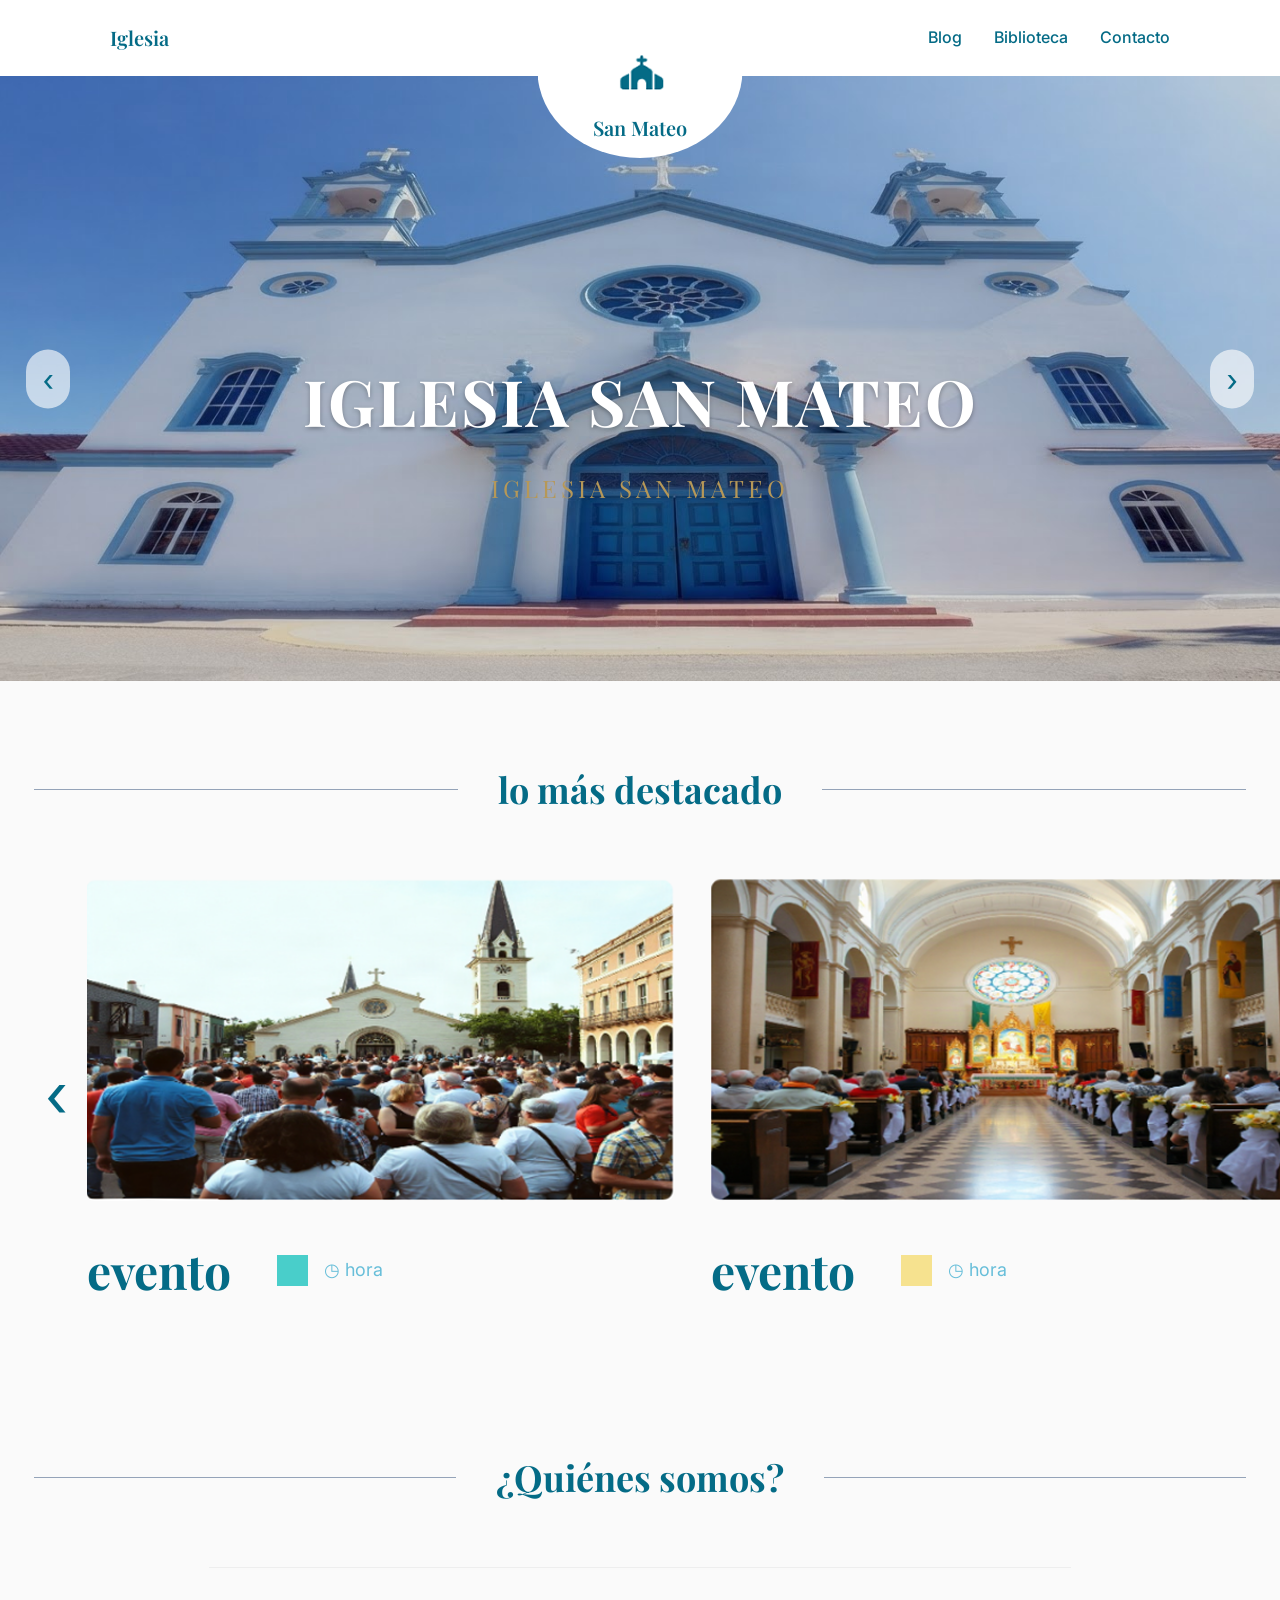
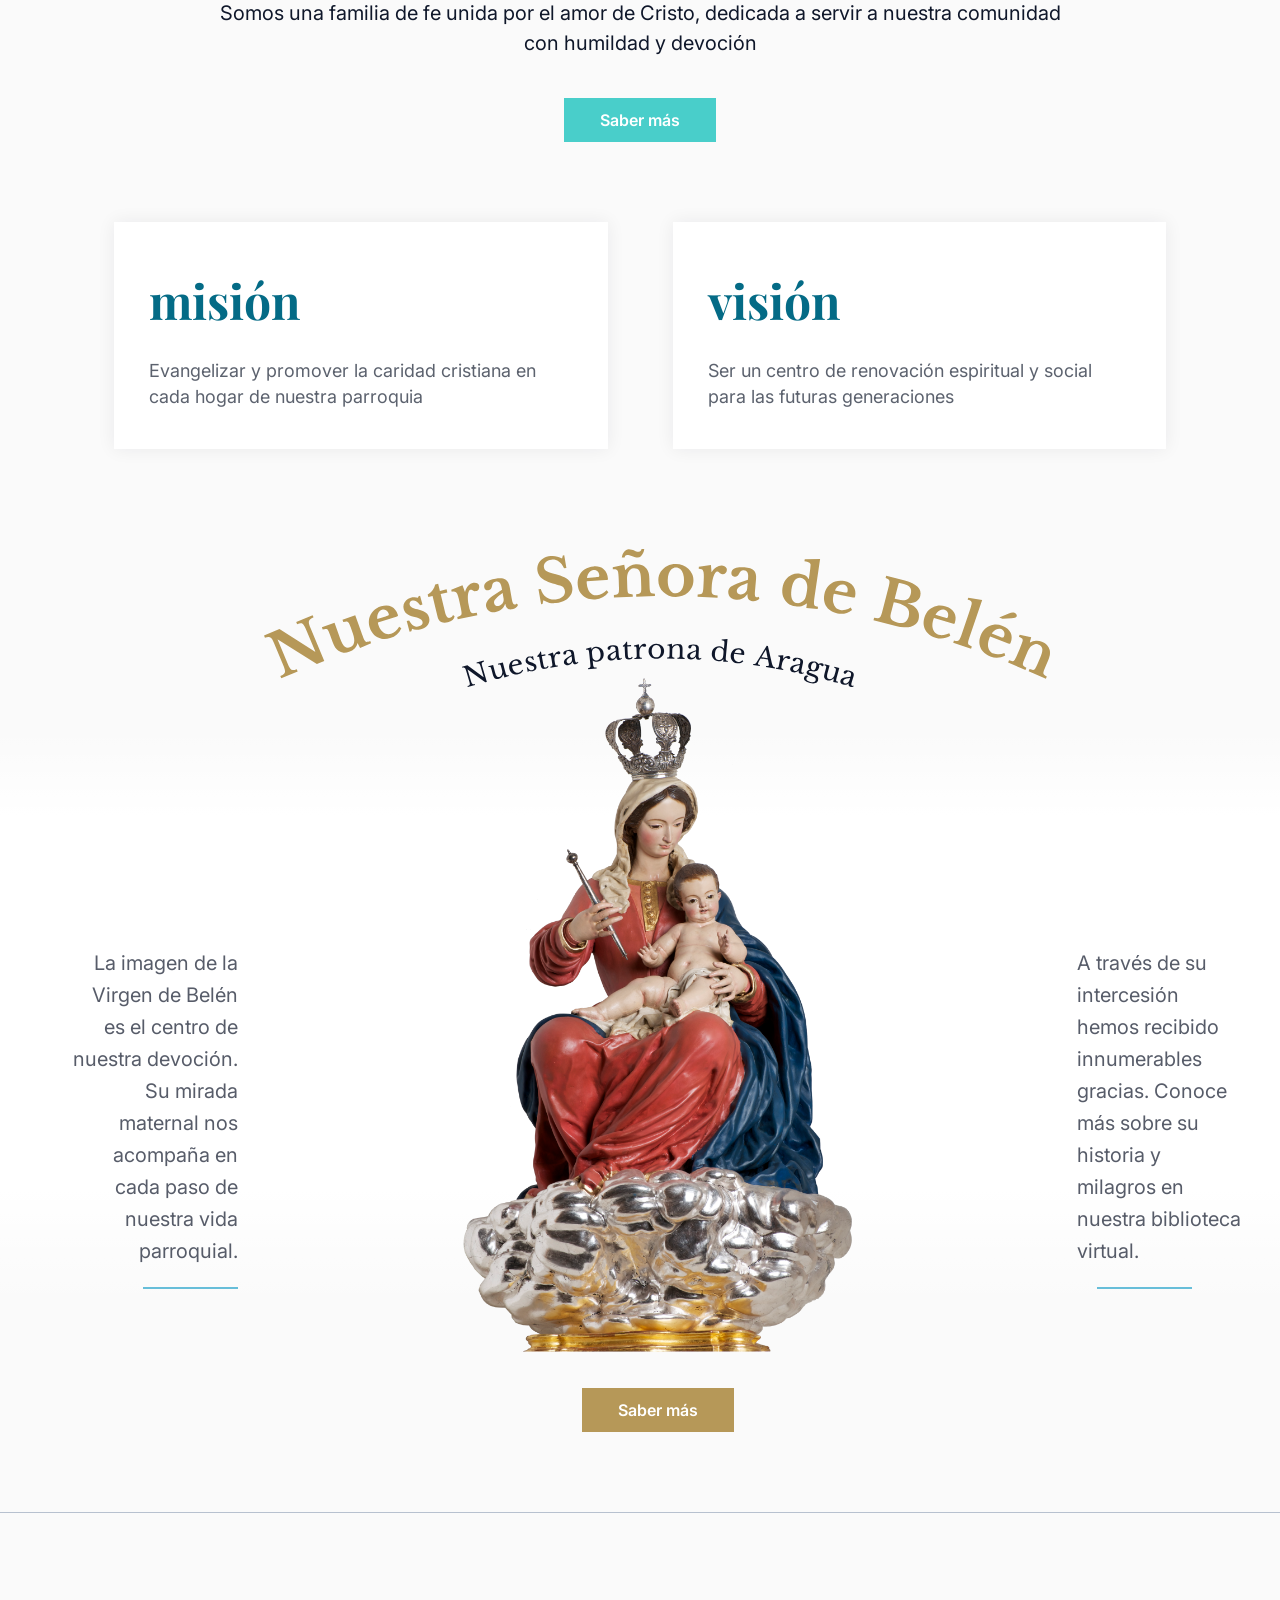
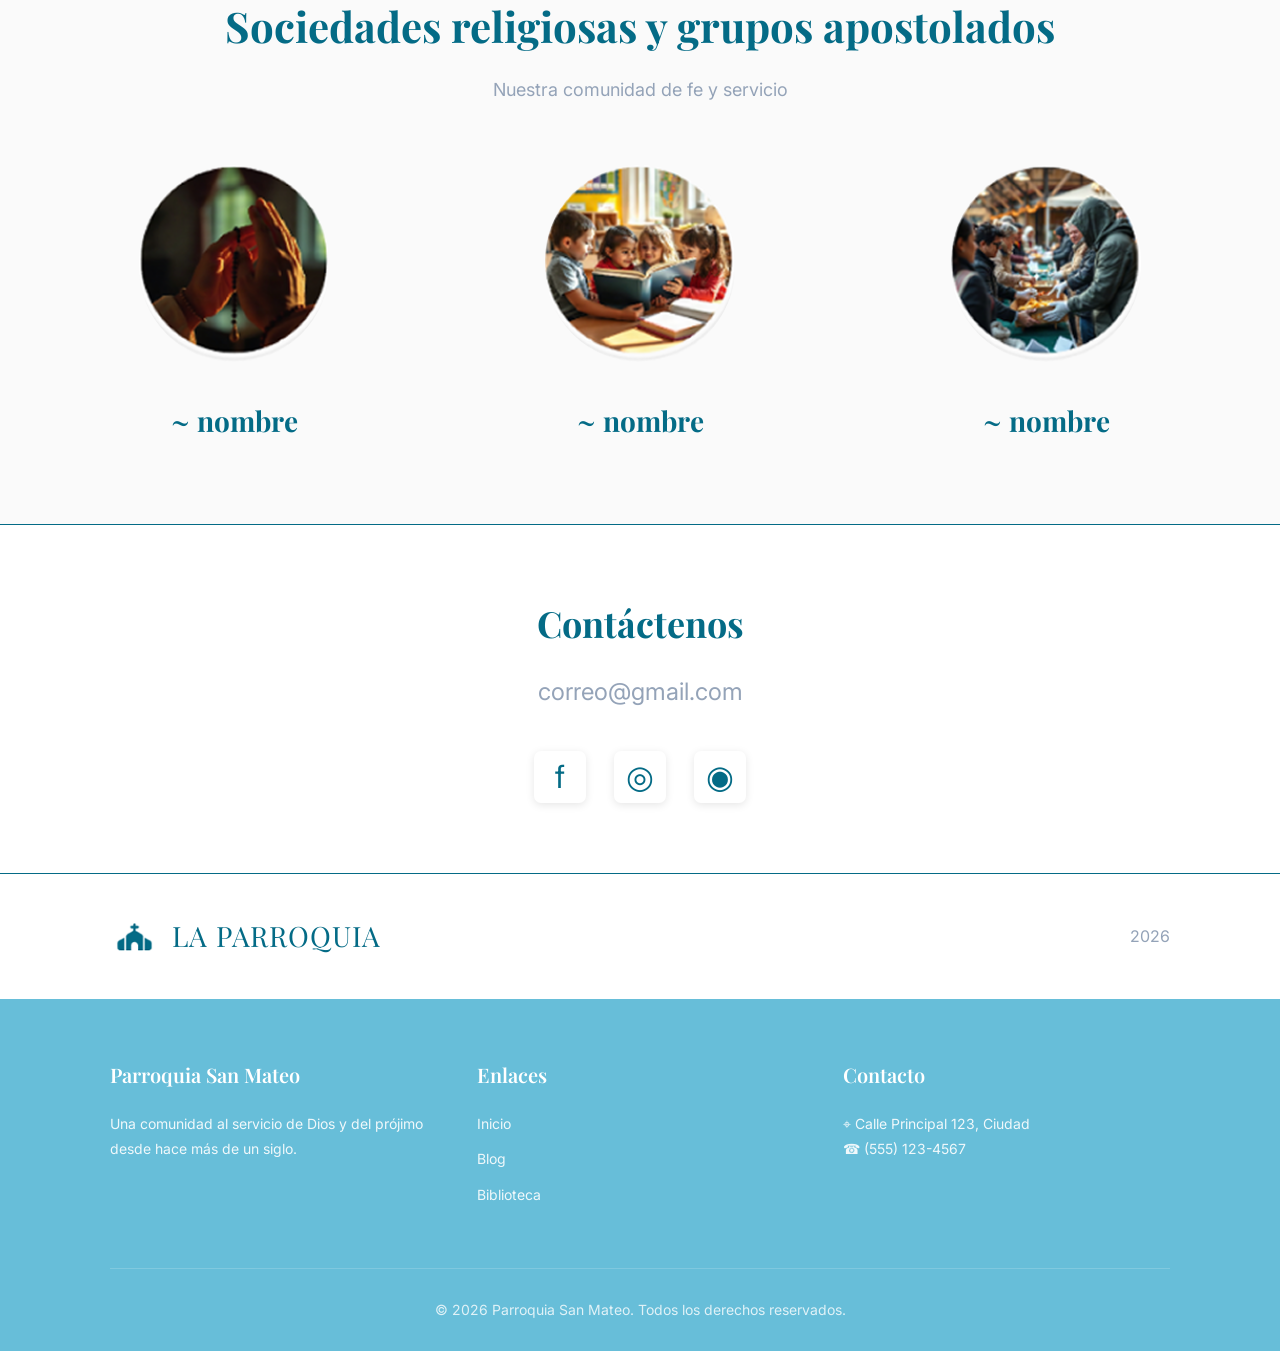
==== website-iglesia-sanmateo/index.html @ a0d3289a "updated" ====
<!DOCTYPE html>
<html lang="es">
<head>
  <meta charset="UTF-8">
  <meta name="viewport" content="width=device-width, initial-scale=1.0">
  <title>Iglesia San Mateo | Inicio</title>

  <!-- Fuentes: Inter (texto) · Lora y Playfair Display (títulos) -->
  <link rel="preconnect" href="https://fonts.googleapis.com">
  <link rel="preconnect" href="https://fonts.gstatic.com" crossorigin>
  <link href="https://fonts.googleapis.com/css2?family=Inter:ital,wght@0,400..700;1,400..700&family=Lora:ital,wght@0,400..700;1,400..700&family=Playfair+Display:wght@400..700&display=swap" rel="stylesheet">

  <!-- Estilos: globales + específicos de la página -->
  <link rel="stylesheet" href="css/style.css">
  <link rel="stylesheet" href="css/home.css">
  <script src="scripts.js/main.js" defer></script>
</head>
<body class="page-home">
<!-- ============ HEADER (navbar) ============ -->
<section id="section-header">
  <div class="container">
    <header class="site-header">
      <div class="site-header__left">
        <a href="index.html" class="brand-left serif">Iglesia</a>
      </div>
      <a href="index.html" class="logo-group" aria-label="San Mateo - Inicio">
        <div class="logo-wrapper">
          <img src="assets/images/home/logo-forma.svg" alt="" class="logo-shape">
          <img src="assets/images/common/logo.png" alt="Logo San Mateo" class="logo-icon">
          <span class="logo-text serif">San Mateo</span>
        </div>
      </a>
      <nav class="site-header__right">
        <a href="blog.html" class="nav-link">Blog</a>
        <a href="biblioteca.html" class="nav-link">Biblioteca</a>
        <a href="index.html#section-contact" class="nav-link">Contacto</a>
      </nav>
    </header>
  </div>
</section>

<!-- ============ HERO ============ -->
<section id="section-hero">
  <div class="container">
    <div class="hero-section">
      <div class="hero-bg">
        <img src="assets/images/home/hero.jpeg" alt="Iglesia San Mateo">
      </div>
      <div class="hero-content">
        <h1 class="hero-title serif">IGLESIA SAN MATEO</h1>
        <p class="hero-subtitle serif">IGLESIA SAN MATEO</p>
      </div>
      <button class="nav-arrow prev-arrow">‹</button>
      <button class="nav-arrow next-arrow">›</button>
    </div>
  </div>
</section>
<!-- ============ LO MÁS DESTACADO ============ -->
<section id="section-highlights">
  <div class="container">
    <div class="highlights-wrapper">
      <div class="section-header">
        <div class="line"></div>
        <h2 class="section-title serif">lo más destacado</h2>
        <div class="line"></div>
      </div>
      
      <div class="carousel-container">
        <button class="carousel-arrow">‹</button>
        
        <div class="events-grid">
          <div class="event-card">
            <img src="assets/images/home/evento-plaza.png" alt="Evento en la plaza" class="event-img">
            <div class="event-info">
              <h3 class="event-title serif">evento</h3>
              <div class="event-meta">
                <span class="tag tag-cyan"></span>
                <span class="event-time">◷ hora</span>
              </div>
            </div>
          </div>
          
          <div class="event-card">
            <img src="assets/images/home/evento-iglesia.png" alt="Evento en la iglesia" class="event-img">
            <div class="event-info">
              <h3 class="event-title serif">evento</h3>
              <div class="event-meta">
                <span class="tag tag-yellow"></span>
                <span class="event-time">◷ hora</span>
              </div>
            </div>
          </div>
        </div>
        
        <button class="carousel-arrow">›</button>
      </div>
    </div>
  </div>
</section>
<!-- ============ ¿QUIÉNES SOMOS? ============ -->
<section id="section-about">
  <div class="container">
    <div class="about-wrapper">
      <div class="section-header">
        <div class="line"></div>
        <h2 class="section-title serif">¿Quiénes somos?</h2>
        <div class="line"></div>
      </div>
      
      <div class="about-content">
        <div class="about-divider"></div>
        <p class="about-text">Somos una familia de fe unida por el amor de Cristo, dedicada a servir a nuestra comunidad<br>con humildad y devoción</p>
        <a href="#section-about" class="btn btn-cyan">Saber más</a>
      </div>
      
      <div class="cards-grid">
        <div class="info-card">
          <h3 class="card-title serif">misión</h3>
          <p class="card-text">Evangelizar y promover la caridad cristiana en cada hogar de nuestra parroquia</p>
        </div>
        
        <div class="info-card">
          <h3 class="card-title serif">visión</h3>
          <p class="card-text">Ser un centro de renovación espiritual y social para las futuras generaciones</p>
        </div>
      </div>
    </div>
  </div>
</section>
<!-- ============ VIRGEN DE BELÉN ============ -->
<section id="section-virgin">
  <div class="container">
    <div class="virgin-container">
      <div class="virgin-bg"></div>
      
      <div class="virgin-content">
        <div class="curved-texts">
          <img src="assets/images/home/virgen-titulo.svg" alt="Nuestra Señora de Belén" class="curved-title">
          <img src="assets/images/home/virgen-subtitulo.svg" alt="Nuestra patrona de Aragua" class="curved-subtitle">
        </div>

        <div class="virgin-layout">
          <div class="virgin-text-left">
            <p>La imagen de la Virgen de Belén es el centro de nuestra devoción. Su mirada maternal nos acompaña en cada paso de nuestra vida parroquial.</p>
            <div class="decor-line"></div>
          </div>
          
          <div class="virgin-image-wrapper">
            <img src="assets/images/home/virgen-belen.png" alt="Virgen de Belén" class="virgin-img">
          </div>
          
          <div class="virgin-text-right">
            <p>A través de su intercesión hemos recibido innumerables gracias. Conoce más sobre su historia y milagros en nuestra biblioteca virtual.</p>
            <div class="decor-line"></div>
          </div>
        </div>
        
        <div class="virgin-action">
          <a href="biblioteca.html" class="btn btn-gold">Saber más</a>
        </div>
      </div>
      
      <div class="bottom-separator"></div>
    </div>
  </div>
</section>
<!-- ============ GRUPOS Y SOCIEDADES ============ -->
<section id="section-groups">
  <div class="container">
    <div class="groups-wrapper">
      <div class="groups-header">
        <h2 class="groups-title serif">Sociedades religiosas y grupos apostolados</h2>
        <p class="groups-subtitle">Nuestra comunidad de fe y servicio</p>
      </div>
      
      <div class="groups-grid">
        <div class="group-card">
          <img src="assets/images/home/grupo-1.png" alt="Sociedad 1" class="group-img">
          <h4 class="group-name serif">~ nombre</h4>
        </div>
        
        <div class="group-card">
          <img src="assets/images/home/grupo-2.png" alt="Sociedad 2" class="group-img">
          <h4 class="group-name serif">~ nombre</h4>
        </div>
        
        <div class="group-card">
          <img src="assets/images/home/grupo-3.png" alt="Sociedad 3" class="group-img">
          <h4 class="group-name serif">~ nombre</h4>
        </div>
      </div>
    </div>
  </div>
</section>
<!-- ============ CONTACTO ============ -->
<section id="section-contact">
  <div class="container contact-container">
    <div class="contact-separator"></div>
    <div class="contact-content">
      <h2 class="contact-title serif">Contáctenos</h2>
      <p class="contact-email">correo@gmail.com</p>
      
      <div class="social-links">
        <a href="#" class="social-icon">f</a>
        <a href="#" class="social-icon">◎</a>
        <a href="#" class="social-icon">◉</a>
      </div>
    </div>
  </div>
</section>

<!-- ============ FOOTER ============ -->
<section id="section-footer">
  <div class="container">
    <div class="pre-footer">
      <div class="pre-footer__brand">
        <img src="assets/images/common/logo.png" alt="Logo Parroquia San Mateo">
        <span class="serif">LA PARROQUIA</span>
      </div>
      <div class="pre-footer__year">2026</div>
    </div>

    <footer class="site-footer">
      <div class="footer-columns">
        <div class="footer-col">
          <h4 class="footer-heading serif">Parroquia San Mateo</h4>
          <p class="footer-text">Una comunidad al servicio de Dios y del prójimo desde hace más de un siglo.</p>
        </div>
        <div class="footer-col">
          <h4 class="footer-heading serif">Enlaces</h4>
          <ul class="footer-links">
            <li><a href="index.html">Inicio</a></li>
            <li><a href="blog.html">Blog</a></li>
            <li><a href="biblioteca.html">Biblioteca</a></li>
          </ul>
        </div>
        <div class="footer-col">
          <h4 class="footer-heading serif">Contacto</h4>
          <p class="footer-text">⌖ Calle Principal 123, Ciudad<br>☎ (555) 123-4567</p>
        </div>
      </div>
      <div class="footer-bottom">
        <p>© 2026 Parroquia San Mateo. Todos los derechos reservados.</p>
      </div>
    </footer>
  </div>
</section>
</body>
</html>
---- website-iglesia-sanmateo/css/style.css ----
/* ==========================================================================
   style.css — Estilos GLOBALES (se carga en todas las páginas)
   Contiene: componentes compartidos, variables, tipografía y layout base.
   ========================================================================== */

/* Componentes compartidos (@import debe ir al principio del archivo) */
@import url("components/header.css");
@import url("components/footer.css");
@import url("components/buttons.css");
@import url("components/page-banner.css");
@import url("components/search-bar.css");

/* ---------- Variables ---------- */
:root {
  /* Colores */
  --primary-color: #046b86;
  --secondary-color: #67bed9;
  --accent-yellow: #f6e28f;
  --accent-teal: #49ceca;
  --accent-gold: #b69858;
  --text-strong: #0f172a;
  --text-dark: rgba(15, 23, 42, 0.68);
  --text-light: #94a3b8;
  --bg-light: #fafafa;
  --white: #ffffff;
  --border-color: #eeeeee;
  --shadow-soft: rgba(15, 23, 38, 0.06);

  /* Tipografías (Inter = texto, Lora / Playfair Display = títulos) */
  --font-sans: 'Inter', sans-serif;
  --font-heading: 'Lora', serif;

  /* Medidas */
  --header-height: 76px;
  --content-padding: 110px;
}

@media (max-width: 1024px) {
  :root { --content-padding: 40px; }
}
@media (max-width: 768px) {
  :root { --content-padding: 20px; }
}

/* ---------- Tipografía y base ---------- */
body {
  font-family: var(--font-sans);
  margin: 0;
  padding: 0;
  background-color: var(--bg-light);
  color: var(--text-dark);
  line-height: 1.6;
  -webkit-font-smoothing: antialiased;
}

h1, h2, h3, h4, h5, h6, .serif {
  font-family: var(--font-heading);
}

a {
  text-decoration: none;
  color: inherit;
}

ul {
  list-style: none;
  padding: 0;
  margin: 0;
}

button {
  cursor: pointer;
  font-family: inherit;
}

img {
  max-width: 100%;
}

/* ---------- Layout ---------- */
.container {
  max-width: 1440px;
  margin: 0 auto;
  position: relative;
}

.content-padded {
  padding-left: var(--content-padding);
  padding-right: var(--content-padding);
}
---- website-iglesia-sanmateo/css/home.css ----
/* ==========================================================================
   home.css — Estilos específicos de la página de INICIO (index.html)
   ========================================================================== */

/* Tipografía propia del Inicio: títulos en Playfair Display */
.page-home {
  --font-heading: 'Playfair Display', serif;
  color: var(--text-strong);
}

.page-home .container {
  background-color: var(--bg-light);
}

/* ---------- Logo grande del navbar (solo Inicio) ---------- */
.logo-group {
  position: absolute;
  top: 0;
  left: 50%;
  transform: translateX(-50%);
  width: 205px;
  height: 175px;
  z-index: 20;
}
.logo-wrapper {
  position: relative;
  width: 100%;
  height: 100%;
}
.logo-shape {
  position: absolute;
  top: 0;
  left: 0;
  width: 100%;
  height: 100%;
}
.logo-icon {
  position: absolute;
  top: 46px;
  left: 50%;
  transform: translateX(-50%);
  width: 59px;
  height: 52px;
  object-fit: contain;
}
.logo-text {
  position: absolute;
  top: 112px;
  left: 50%;
  transform: translateX(-50%);
  color: var(--primary-color);
  font-size: 20px;
  font-weight: 600;
  white-space: nowrap;
}


/* ---------- Hero ---------- */
.hero-section {
  position: relative;
  height: 605px;
  display: flex;
  align-items: center;
  justify-content: center;
  overflow: hidden;
}
.hero-bg {
  position: absolute;
  top: 0;
  left: 0;
  width: 100%;
  height: 100%;
}
.hero-bg img {
  width: 100%;
  height: 100%;
  object-fit: cover;
}
.hero-content {
  position: relative;
  z-index: 2;
  text-align: center;
  margin-top: 100px;
}
.hero-title {
  color: var(--white);
  font-size: 64px;
  margin: 0;
  letter-spacing: 2px;
  text-shadow: 0 2px 4px rgba(0,0,0,0.3);
}
.hero-subtitle {
  color: var(--accent-gold);
  font-size: 24px;
  margin: 16px 0 0 0;
  letter-spacing: 4px;
}
.nav-arrow {
  position: absolute;
  top: 50%;
  transform: translateY(-50%);
  width: 44px;
  height: 59px;
  background-color: rgba(255, 255, 255, 0.62);
  border-radius: 22px;
  border: none;
  color: var(--primary-color);
  font-size: 32px;
  cursor: pointer;
  z-index: 2;
  display: flex;
  align-items: center;
  justify-content: center;
}
.prev-arrow {
  left: 26px;
}
.next-arrow {
  right: 26px;
}

/* ---------- Lo más destacado ---------- */
.highlights-wrapper {
  padding: 80px 0;
}
.section-header {
  display: flex;
  align-items: center;
  justify-content: center;
  margin-bottom: 60px;
  padding: 0 34px;
}
.line {
  flex: 1;
  height: 1px;
  background-color: var(--text-light);
}
.section-title {
  color: var(--primary-color);
  font-size: 36px;
  margin: 0 40px;
  text-align: center;
}
.carousel-container {
  display: flex;
  align-items: center;
  justify-content: space-between;
  padding: 0 26px;
}
.carousel-arrow {
  background: none;
  border: none;
  color: var(--primary-color);
  font-size: 64px;
  cursor: pointer;
  padding: 0 20px;
}
.events-grid {
  display: flex;
  gap: 34px;
  flex: 1;
  justify-content: center;
}
.event-card {
  width: 590px;
}
.event-img {
  width: 100%;
  height: 322px;
  object-fit: cover;
  border-radius: 7px;
}
.event-info {
  display: flex;
  align-items: center;
  margin-top: 24px;
}
.event-title {
  color: var(--primary-color);
  font-size: 48px;
  margin: 0;
  width: 190px;
}
.event-meta {
  display: flex;
  align-items: center;
  gap: 16px;
}
.tag {
  width: 31px;
  height: 31px;
  display: inline-block;
}
.tag-cyan {
  background-color: var(--accent-teal);
}
.tag-yellow {
  background-color: var(--accent-yellow);
}
.event-time {
  color: var(--secondary-color);
  font-size: 18px;
}

/* ---------- ¿Quiénes somos? ---------- */
.about-wrapper {
  padding: 60px 0;
}
.about-content {
  text-align: center;
  margin-bottom: 80px;
  position: relative;
}
.about-divider {
  width: 862px;
  height: 1px;
  background-color: var(--border-color);
  margin: 0 auto 30px;
}
.about-text {
  color: var(--text-strong);
  font-size: 20px;
  line-height: 1.5;
  margin-bottom: 40px;
}.cards-grid {
  display: flex;
  justify-content: center;
  gap: 65px;
  padding: 0 114px;
}
.info-card {
  background-color: var(--white);
  box-shadow: 0px 0px 17px 0px rgba(15, 23, 38, 0.07);
  width: 571px;
  padding: 40px 35px;
  box-sizing: border-box;
  text-align: left;
}
.card-title {
  color: var(--primary-color);
  font-size: 48px;
  margin: 0 0 20px 0;
}
.card-text {
  color: var(--text-dark);
  font-size: 18px;
  margin: 0;
  line-height: 1.4;
}

/* ---------- Virgen de Belén ---------- */
.virgin-container {
  position: relative;
  width: 1315px;
  margin: 0 auto;
  background-color: var(--bg-light);
  padding-top: 40px;
}
.virgin-bg {
  position: absolute;
  top: 220px;
  left: 0;
  width: 100%;
  height: 575px;
  background: linear-gradient(to bottom, rgba(255,255,255,0) 0%, rgba(255,255,255,1) 15%, rgba(255,255,255,1) 80%, rgba(255,255,255,0) 100%);
  z-index: 1;
}
.virgin-content {
  position: relative;
  z-index: 2;
  display: flex;
  flex-direction: column;
  align-items: center;
}
.curved-texts {
  display: flex;
  flex-direction: column;
  align-items: center;
  margin-bottom: -100px;
  z-index: 3;
}
.curved-title {
  width: 787px;
  height: auto;
}
.curved-subtitle {
  width: 392px;
  height: auto;
  margin-top: -40px;
}
.virgin-layout {
  display: flex;
  align-items: center;
  justify-content: space-between;
  width: 100%;
  padding: 0 70px;
  box-sizing: border-box;
}
.virgin-text-left, .virgin-text-right {
  width: 500px;
  color: rgba(15, 23, 42, 0.7);
  font-size: 20px;
  line-height: 1.6;
  text-align: right;
  position: relative;
  top: 100px;
}
.virgin-text-right {
  text-align: left;
}
.decor-line {
  width: 95px;
  height: 2px;
  background-color: var(--secondary-color);
  margin-top: 16px;
  margin-left: auto;
}
.virgin-text-right .decor-line {
  margin-left: 20px;
}
.virgin-image-wrapper {
  width: 2500px;
  display: flex;
  justify-content: center;
  z-index: 2;
}
.virgin-img {
  width: 100%;
  height: auto;
  object-fit: contain;
}
.virgin-action {
  margin-top: -40px;
  z-index: 3;
}
.bottom-separator {
  width: 100%;
  height: 1px;
  background-color: rgba(148, 163, 184, 0.65);
  margin-top: 80px;
}

/* ---------- Sociedades y grupos ---------- */
.groups-wrapper {
  padding: 80px 0;
}
.groups-header {
  text-align: center;
  margin-bottom: 60px;
}
.groups-title {
  color: var(--primary-color);
  font-size: 42px;
  margin: 0 0 16px 0;
}
.groups-subtitle {
  color: var(--text-light);
  font-size: 18px;
  margin: 0;
}
.groups-grid {
  display: flex;
  justify-content: center;
  gap: 150px;
}
.group-card {
  text-align: center;
  width: 256px;
}
.group-img {
  width: 190px;
  height: 197px;
  border-radius: 97px;
  object-fit: cover;
  margin-bottom: 30px;
}
.group-name {
  color: var(--primary-color);
  font-size: 28px;
  margin: 0;
}

/* ---------- Contacto ---------- */
.page-home .contact-container {
  background-color: var(--white);
}
.contact-separator {
  width: 100%;
  height: 1px;
  background-color: var(--primary-color);
}
.contact-content {
  padding: 70px 0;
  text-align: center;
}
.contact-title {
  color: var(--primary-color);
  font-size: 36px;
  margin: 0 0 20px 0;
}
.contact-email {
  color: var(--text-light);
  font-size: 24px;
  margin: 0 0 40px 0;
}
.social-links {
  display: flex;
  justify-content: center;
  gap: 28px;
}
.social-icon {
  width: 52px;
  height: 52px;
  background-color: var(--white);
  border-radius: 7px;
  display: flex;
  align-items: center;
  justify-content: center;
  color: var(--primary-color);
  font-size: 32px;
  text-decoration: none;
  box-shadow: 0 2px 8px rgba(0,0,0,0.1);
}
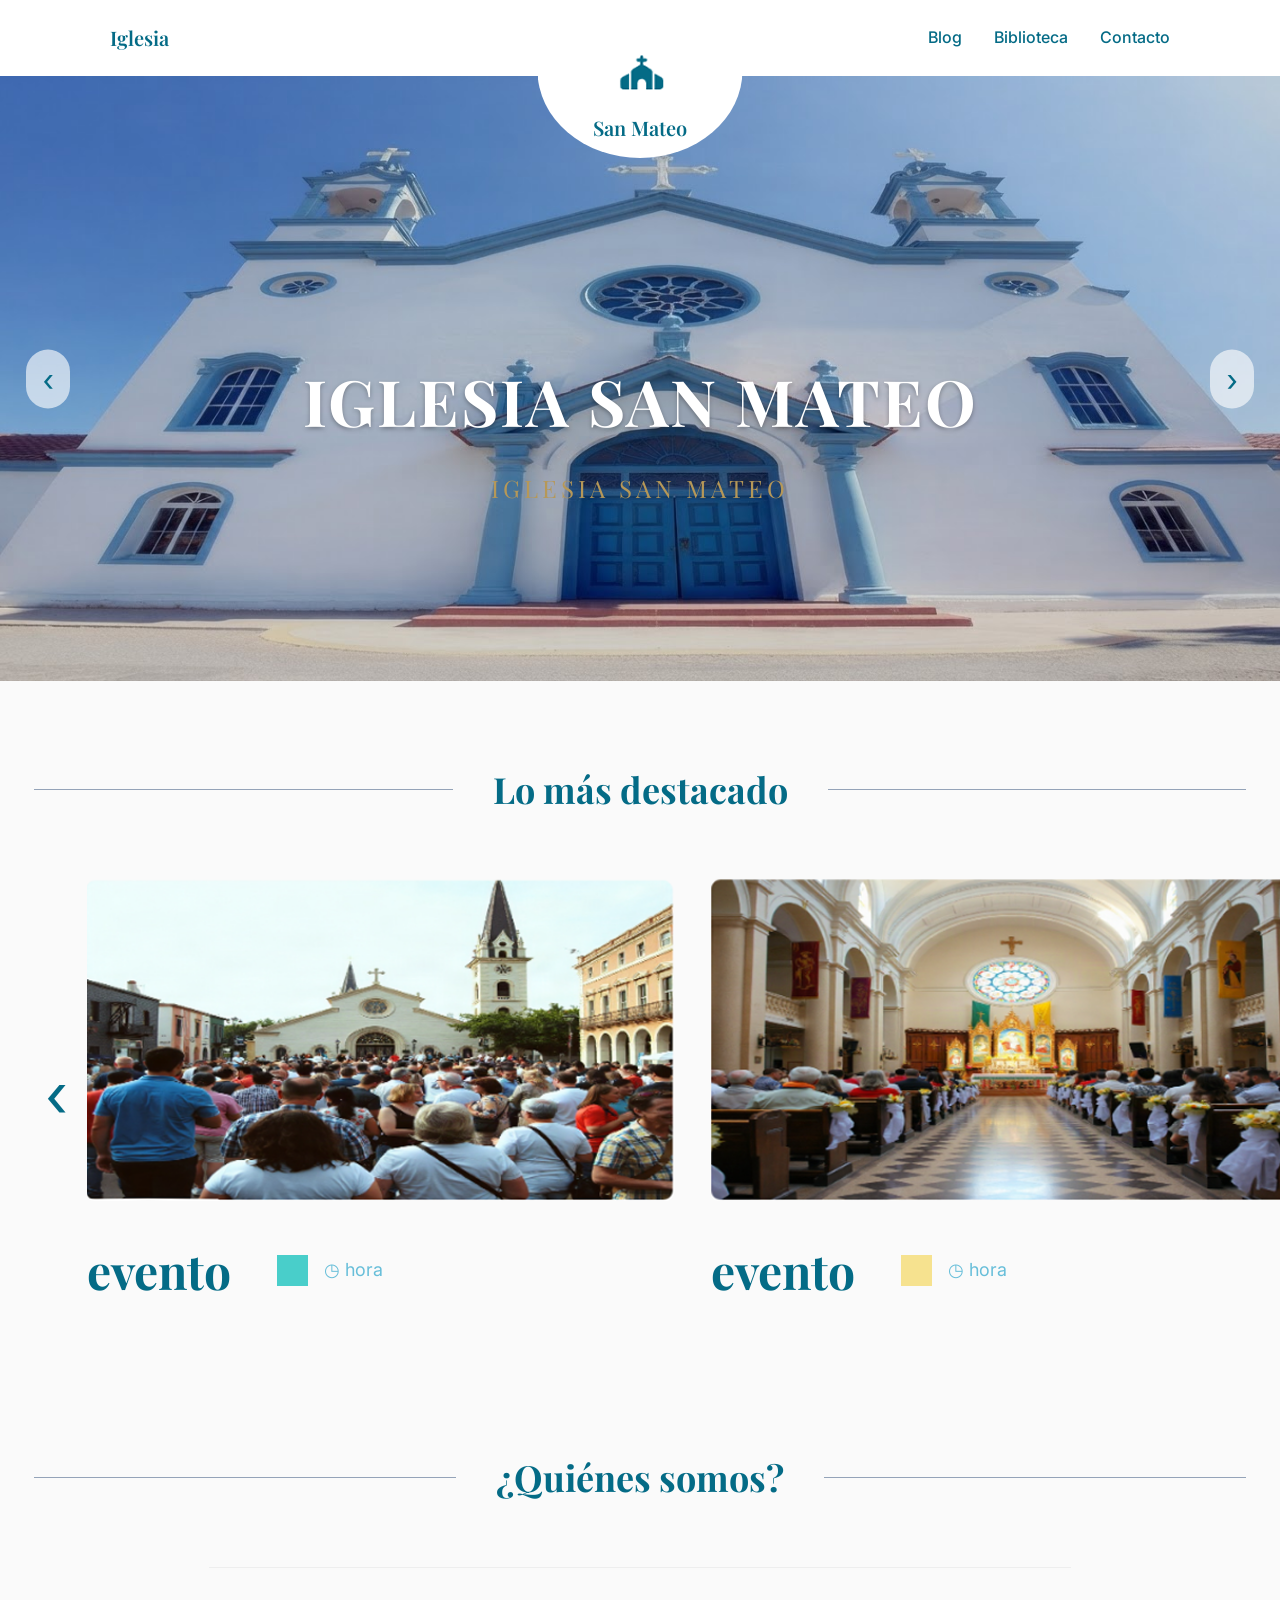
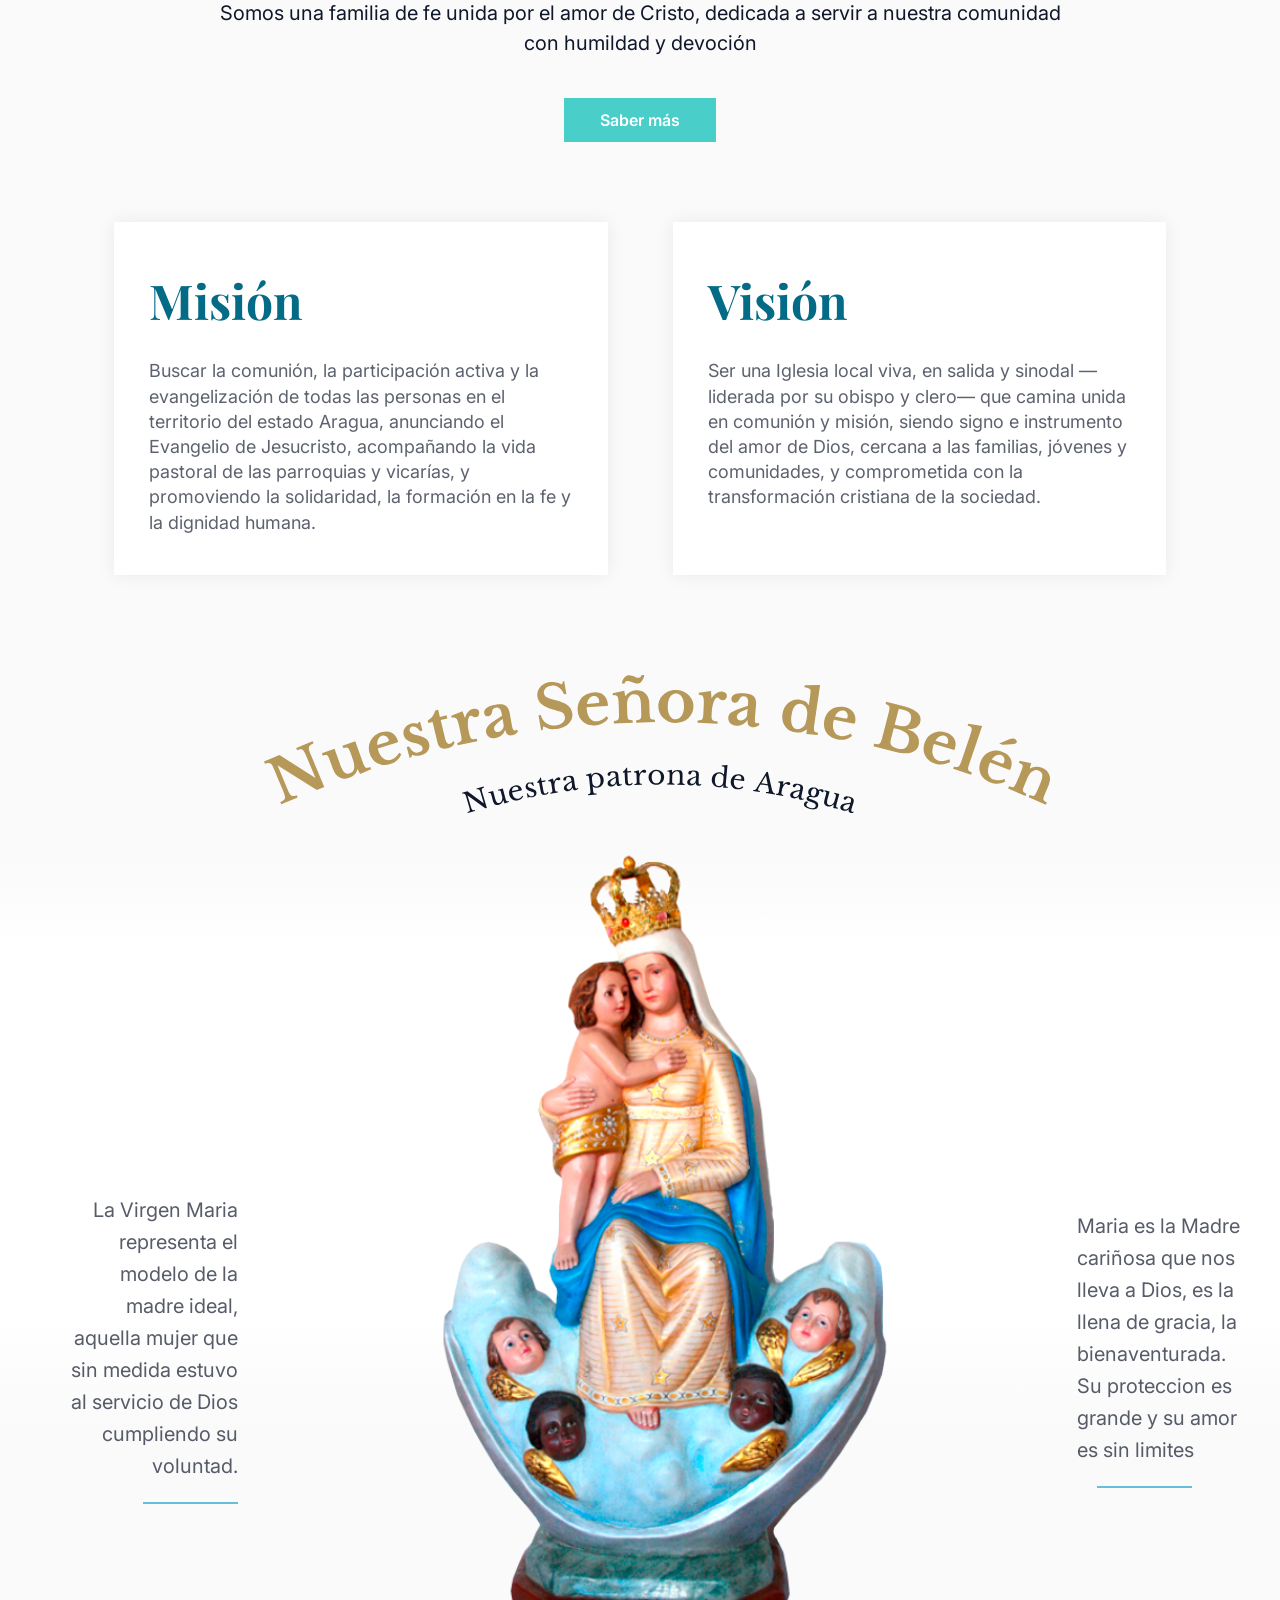
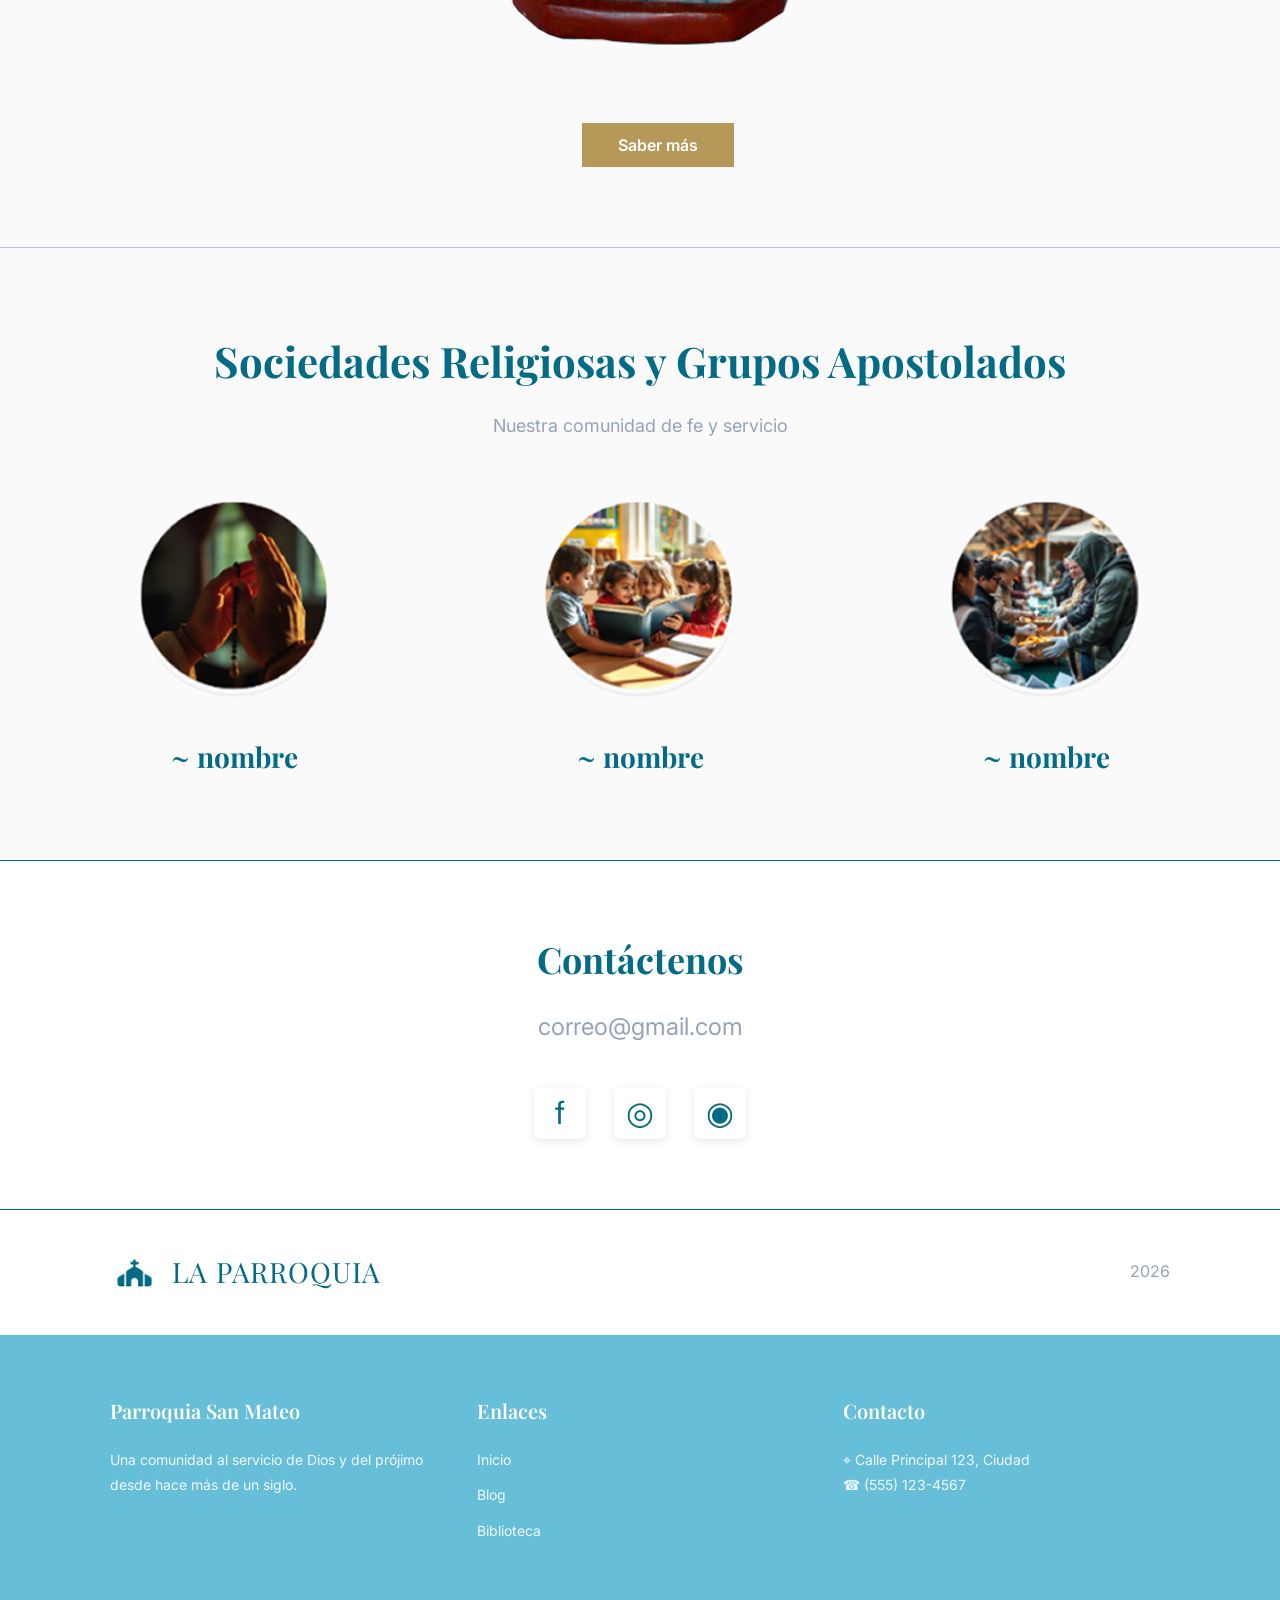
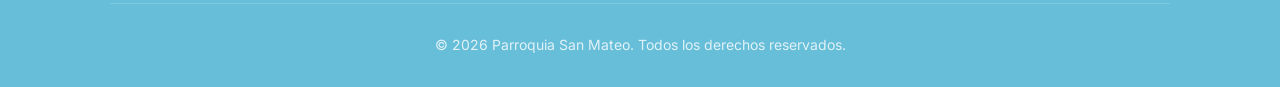
==== commit 415a27db: "Actualizados mision y vision; recorte mejorado de la Virgen y nuevo texto a ambos lados. Corregidos " ====
--- a/website-iglesia-sanmateo/index.html
+++ b/website-iglesia-sanmateo/index.html
@@ -61,7 +61,7 @@
     <div class="highlights-wrapper">
       <div class="section-header">
         <div class="line"></div>
-        <h2 class="section-title serif">lo más destacado</h2>
+        <h2 class="section-title serif">Lo más destacado</h2>
         <div class="line"></div>
       </div>
       
@@ -115,13 +115,14 @@
       
       <div class="cards-grid">
         <div class="info-card">
-          <h3 class="card-title serif">misión</h3>
-          <p class="card-text">Evangelizar y promover la caridad cristiana en cada hogar de nuestra parroquia</p>
+          <h3 class="card-title serif">Misión</h3>
+          <p class="card-text">Buscar la comunión, la participación activa y la evangelización de todas las personas en el territorio del estado Aragua, anunciando el Evangelio de Jesucristo, acompañando la vida pastoral de las parroquias y vicarías, y promoviendo la solidaridad, la formación en la fe y la dignidad humana.
+          </p>
         </div>
         
         <div class="info-card">
-          <h3 class="card-title serif">visión</h3>
-          <p class="card-text">Ser un centro de renovación espiritual y social para las futuras generaciones</p>
+          <h3 class="card-title serif">Visión</h3>
+          <p class="card-text">Ser una Iglesia local viva, en salida y sinodal —liderada por su obispo y clero— que camina unida en comunión y misión, siendo signo e instrumento del amor de Dios, cercana a las familias, jóvenes y comunidades, y comprometida con la transformación cristiana de la sociedad. </p>
         </div>
       </div>
     </div>
@@ -141,7 +142,7 @@
 
         <div class="virgin-layout">
           <div class="virgin-text-left">
-            <p>La imagen de la Virgen de Belén es el centro de nuestra devoción. Su mirada maternal nos acompaña en cada paso de nuestra vida parroquial.</p>
+            <p>La Virgen Maria representa el modelo de la madre ideal, aquella mujer que sin medida estuvo al servicio de Dios cumpliendo su voluntad. </p>
             <div class="decor-line"></div>
           </div>
           
@@ -150,7 +151,7 @@
           </div>
           
           <div class="virgin-text-right">
-            <p>A través de su intercesión hemos recibido innumerables gracias. Conoce más sobre su historia y milagros en nuestra biblioteca virtual.</p>
+            <p>Maria es la Madre cariñosa que nos lleva a Dios, es la llena de gracia, la bienaventurada. Su proteccion es grande y su amor es sin limites</p>
             <div class="decor-line"></div>
           </div>
         </div>
@@ -169,7 +170,7 @@
   <div class="container">
     <div class="groups-wrapper">
       <div class="groups-header">
-        <h2 class="groups-title serif">Sociedades religiosas y grupos apostolados</h2>
+        <h2 class="groups-title serif">Sociedades Religiosas y Grupos Apostolados</h2>
         <p class="groups-subtitle">Nuestra comunidad de fe y servicio</p>
       </div>
       
